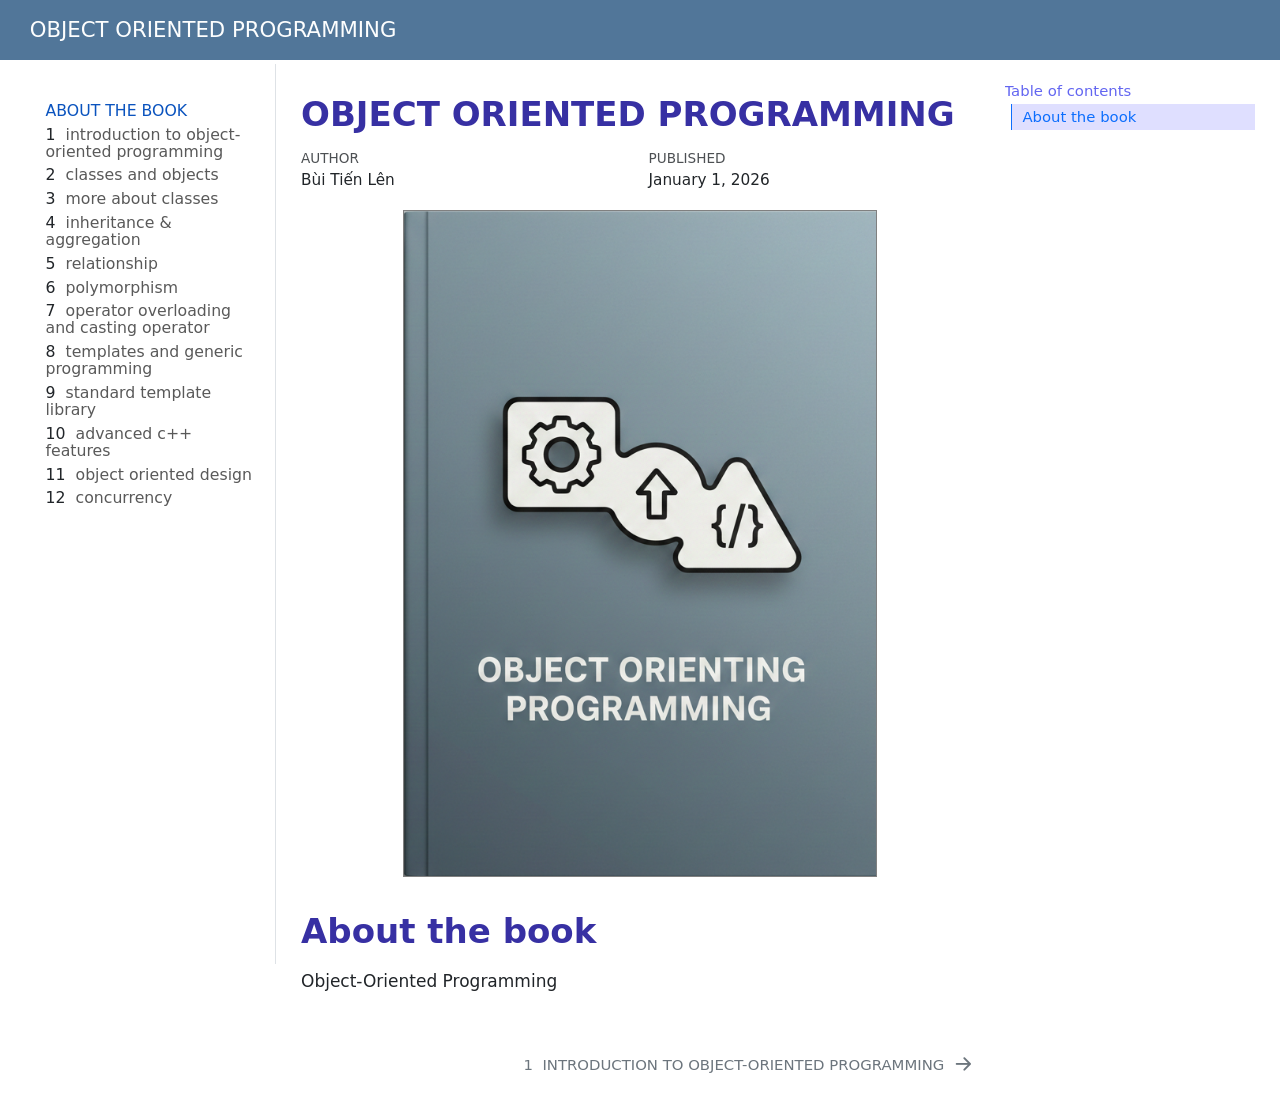
==== index.html @ e11481b6 "1st commit" ====
<!DOCTYPE html>
<html xmlns="http://www.w3.org/1999/xhtml" lang="en" xml:lang="en"><head>

<meta charset="utf-8">
<meta name="generator" content="quarto-1.9.37">

<meta name="viewport" content="width=device-width, initial-scale=1.0, user-scalable=yes">

<meta name="author" content="Bùi Tiến Lên">
<meta name="dcterms.date" content="2026-01-01">

<title>OBJECT ORIENTED PROGRAMMING</title>
<style>
/* Default styles provided by pandoc.
** See https://pandoc.org/MANUAL.html#variables-for-html for config info.
*/
code{white-space: pre-wrap;}
span.smallcaps{font-variant: small-caps;}
div.columns{display: flex; gap: min(4vw, 1.5em);}
div.column{flex: auto; overflow-x: auto;}
div.hanging-indent{margin-left: 1.5em; text-indent: -1.5em;}
ul.task-list{list-style: none;}
ul.task-list li input[type="checkbox"] {
  width: 0.8em;
  margin: 0 0.8em 0.2em -1em; /* quarto-specific, see https://github.com/quarto-dev/quarto-cli/issues/4556 */ 
  vertical-align: middle;
}
</style>


<script src="site_libs/quarto-nav/quarto-nav.js"></script>
<script src="site_libs/quarto-nav/headroom.min.js"></script>
<script src="site_libs/clipboard/clipboard.min.js"></script>
<script src="site_libs/quarto-search/autocomplete.umd.js"></script>
<script src="site_libs/quarto-search/fuse.min.js"></script>
<script src="site_libs/quarto-search/quarto-search.js"></script>
<meta name="quarto:offset" content="./">
<link href="./lect01-introduction.html" rel="next">
<script src="site_libs/quarto-html/quarto.js" type="module"></script>
<script src="site_libs/quarto-html/tabsets/tabsets.js" type="module"></script>
<script src="site_libs/quarto-html/popper.min.js"></script>
<script src="site_libs/quarto-html/tippy.umd.min.js"></script>
<script src="site_libs/quarto-html/anchor.min.js"></script>
<link href="site_libs/quarto-html/tippy.css" rel="stylesheet">
<link href="site_libs/quarto-html/quarto-syntax-highlighting-7f8f88aac4f3542376d5c11b86a4c14d.css" rel="stylesheet" id="quarto-text-highlighting-styles">
<script src="site_libs/bootstrap/bootstrap.min.js"></script>
<link href="site_libs/bootstrap/bootstrap-icons.css" rel="stylesheet">
<link href="site_libs/bootstrap/bootstrap-fa9e0952a64697c55f958ad13d4b0b73.min.css" rel="stylesheet" append-hash="true" id="quarto-bootstrap" data-mode="light">
<script id="quarto-search-options" type="application/json">{
  "location": "navbar",
  "copy-button": false,
  "collapse-after": 3,
  "panel-placement": "end",
  "type": "overlay",
  "limit": 50,
  "keyboard-shortcut": [
    "f",
    "/",
    "s"
  ],
  "show-item-context": false,
  "language": {
    "search-no-results-text": "No results",
    "search-matching-documents-text": "matching documents",
    "search-copy-link-title": "Copy link to search",
    "search-hide-matches-text": "Hide additional matches",
    "search-more-match-text": "more match in this document",
    "search-more-matches-text": "more matches in this document",
    "search-clear-button-title": "Clear",
    "search-text-placeholder": "",
    "search-detached-cancel-button-title": "Cancel",
    "search-submit-button-title": "Submit",
    "search-label": "Search"
  }
}</script>


<link rel="stylesheet" href="theme.css">
</head>

<body class="nav-sidebar floating nav-fixed quarto-light">

<div id="quarto-search-results"></div>
  <header id="quarto-header" class="headroom fixed-top">
    <nav class="navbar navbar-expand-lg " data-bs-theme="dark">
      <div class="navbar-container container-fluid">
      <div class="navbar-brand-container mx-auto">
    <a class="navbar-brand" href="./index.html">
    <span class="navbar-title">OBJECT ORIENTED PROGRAMMING</span>
    </a>
  </div>
        <div class="quarto-navbar-tools tools-end">
</div>
      </div> <!-- /container-fluid -->
    </nav>
  <nav class="quarto-secondary-nav">
    <div class="container-fluid d-flex">
      <button type="button" class="quarto-btn-toggle btn" data-bs-toggle="collapse" role="button" data-bs-target=".quarto-sidebar-collapse-item" aria-controls="quarto-sidebar" aria-expanded="false" aria-label="Toggle sidebar navigation" onclick="if (window.quartoToggleHeadroom) { window.quartoToggleHeadroom(); }">
        <i class="bi bi-layout-text-sidebar-reverse"></i>
      </button>
        <nav class="quarto-page-breadcrumbs" aria-label="breadcrumb"><ol class="breadcrumb"><li class="breadcrumb-item"><a href="./index.html">About the book</a></li></ol></nav>
        <a class="flex-grow-1" role="navigation" data-bs-toggle="collapse" data-bs-target=".quarto-sidebar-collapse-item" aria-controls="quarto-sidebar" aria-expanded="false" aria-label="Toggle sidebar navigation" onclick="if (window.quartoToggleHeadroom) { window.quartoToggleHeadroom(); }">      
        </a>
    </div>
  </nav>
</header>
<!-- content -->
<div id="quarto-content" class="quarto-container page-columns page-rows-contents page-layout-article page-navbar">
<!-- sidebar -->
  <nav id="quarto-sidebar" class="sidebar collapse collapse-horizontal quarto-sidebar-collapse-item sidebar-navigation floating overflow-auto">
    <div class="sidebar-menu-container"> 
    <ul class="list-unstyled mt-1">
        <li class="sidebar-item">
  <div class="sidebar-item-container"> 
  <a href="./index.html" class="sidebar-item-text sidebar-link active">
 <span class="menu-text">About the book</span></a>
  </div>
</li>
        <li class="sidebar-item">
  <div class="sidebar-item-container"> 
  <a href="./lect01-introduction.html" class="sidebar-item-text sidebar-link">
 <span class="menu-text"><span class="chapter-number">1</span>&nbsp; <span class="chapter-title">INTRODUCTION TO OBJECT-ORIENTED PROGRAMMING</span></span></a>
  </div>
</li>
        <li class="sidebar-item">
  <div class="sidebar-item-container"> 
  <a href="./lect02-class.html" class="sidebar-item-text sidebar-link">
 <span class="menu-text"><span class="chapter-number">2</span>&nbsp; <span class="chapter-title">CLASSES AND OBJECTS</span></span></a>
  </div>
</li>
        <li class="sidebar-item">
  <div class="sidebar-item-container"> 
  <a href="./lect02-class-2.html" class="sidebar-item-text sidebar-link">
 <span class="menu-text"><span class="chapter-number">3</span>&nbsp; <span class="chapter-title">MORE ABOUT CLASSES</span></span></a>
  </div>
</li>
        <li class="sidebar-item">
  <div class="sidebar-item-container"> 
  <a href="./lect03-inheritance.html" class="sidebar-item-text sidebar-link">
 <span class="menu-text"><span class="chapter-number">4</span>&nbsp; <span class="chapter-title">INHERITANCE &amp; AGGREGATION</span></span></a>
  </div>
</li>
        <li class="sidebar-item">
  <div class="sidebar-item-container"> 
  <a href="./lect03-relationship.html" class="sidebar-item-text sidebar-link">
 <span class="menu-text"><span class="chapter-number">5</span>&nbsp; <span class="chapter-title">RELATIONSHIP</span></span></a>
  </div>
</li>
        <li class="sidebar-item">
  <div class="sidebar-item-container"> 
  <a href="./lect04-polymorphism.html" class="sidebar-item-text sidebar-link">
 <span class="menu-text"><span class="chapter-number">6</span>&nbsp; <span class="chapter-title">POLYMORPHISM</span></span></a>
  </div>
</li>
        <li class="sidebar-item">
  <div class="sidebar-item-container"> 
  <a href="./lect05-operator.html" class="sidebar-item-text sidebar-link">
 <span class="menu-text"><span class="chapter-number">7</span>&nbsp; <span class="chapter-title">OPERATOR OVERLOADING AND CASTING OPERATOR</span></span></a>
  </div>
</li>
        <li class="sidebar-item">
  <div class="sidebar-item-container"> 
  <a href="./lect06-template.html" class="sidebar-item-text sidebar-link">
 <span class="menu-text"><span class="chapter-number">8</span>&nbsp; <span class="chapter-title">TEMPLATES AND GENERIC PROGRAMMING</span></span></a>
  </div>
</li>
        <li class="sidebar-item">
  <div class="sidebar-item-container"> 
  <a href="./lect07-stl.html" class="sidebar-item-text sidebar-link">
 <span class="menu-text"><span class="chapter-number">9</span>&nbsp; <span class="chapter-title">STANDARD TEMPLATE LIBRARY</span></span></a>
  </div>
</li>
        <li class="sidebar-item">
  <div class="sidebar-item-container"> 
  <a href="./lect08-advanced.html" class="sidebar-item-text sidebar-link">
 <span class="menu-text"><span class="chapter-number">10</span>&nbsp; <span class="chapter-title">ADVANCED C++ FEATURES</span></span></a>
  </div>
</li>
        <li class="sidebar-item">
  <div class="sidebar-item-container"> 
  <a href="./lect09-design.html" class="sidebar-item-text sidebar-link">
 <span class="menu-text"><span class="chapter-number">11</span>&nbsp; <span class="chapter-title">Object Oriented Design</span></span></a>
  </div>
</li>
        <li class="sidebar-item">
  <div class="sidebar-item-container"> 
  <a href="./lect10-concurrency.html" class="sidebar-item-text sidebar-link">
 <span class="menu-text"><span class="chapter-number">12</span>&nbsp; <span class="chapter-title">CONCURRENCY</span></span></a>
  </div>
</li>
    </ul>
    </div>
</nav>
<div id="quarto-sidebar-glass" class="quarto-sidebar-collapse-item" data-bs-toggle="collapse" data-bs-target=".quarto-sidebar-collapse-item"></div>
<!-- margin-sidebar -->
    <div id="quarto-margin-sidebar" class="sidebar margin-sidebar">
        <nav id="TOC" role="doc-toc" class="toc-active">
    <h2 id="toc-title">Table of contents</h2>
   
  <ul>
  <li><a href="#about-the-book" id="toc-about-the-book" class="nav-link active" data-scroll-target="#about-the-book">About the book</a></li>
  </ul>
</nav>
    </div>
<!-- main -->
<main class="content" id="quarto-document-content">

<header id="title-block-header" class="quarto-title-block default">
<div class="quarto-title">
<h1 class="title">OBJECT ORIENTED PROGRAMMING</h1>
</div>



<div class="quarto-title-meta">

    <div>
    <div class="quarto-title-meta-heading">Author</div>
    <div class="quarto-title-meta-contents">
             <p>Bùi Tiến Lên </p>
          </div>
  </div>
    
    <div>
    <div class="quarto-title-meta-heading">Published</div>
    <div class="quarto-title-meta-contents">
      <p class="date">January 1, 2026</p>
    </div>
  </div>
  
    
  </div>
  


</header>


<p></p><div style="text-align:center;"><img src="cover.png" alt="" width="70%"></div><p></p>
<section id="about-the-book" class="level1 unnumbered">
<h1 class="unnumbered">About the book</h1>
<p>Object-Oriented Programming</p>


</section>

</main> <!-- /main -->
<script id="quarto-html-after-body" type="application/javascript">
  window.document.addEventListener("DOMContentLoaded", function (event) {
    const icon = "";
    const anchorJS = new window.AnchorJS();
    anchorJS.options = {
      placement: 'right',
      icon: icon
    };
    anchorJS.add('.anchored');
    const isCodeAnnotation = (el) => {
      for (const clz of el.classList) {
        if (clz.startsWith('code-annotation-')) {                     
          return true;
        }
      }
      return false;
    }
    const onCopySuccess = function(e) {
      // button target
      const button = e.trigger;
      // don't keep focus
      button.blur();
      // flash "checked"
      button.classList.add('code-copy-button-checked');
      var currentTitle = button.getAttribute("title");
      button.setAttribute("title", "Copied!");
      let tooltip;
      if (window.bootstrap) {
        button.setAttribute("data-bs-toggle", "tooltip");
        button.setAttribute("data-bs-placement", "left");
        button.setAttribute("data-bs-title", "Copied!");
        tooltip = new bootstrap.Tooltip(button, 
          { trigger: "manual", 
            customClass: "code-copy-button-tooltip",
            offset: [0, -8]});
        tooltip.show();    
      }
      setTimeout(function() {
        if (tooltip) {
          tooltip.hide();
          button.removeAttribute("data-bs-title");
          button.removeAttribute("data-bs-toggle");
          button.removeAttribute("data-bs-placement");
        }
        button.setAttribute("title", currentTitle);
        button.classList.remove('code-copy-button-checked');
      }, 1000);
      // clear code selection
      e.clearSelection();
    }
    const getTextToCopy = function(trigger) {
      const outerScaffold = trigger.parentElement.cloneNode(true);
      const codeEl = outerScaffold.querySelector('code');
      for (const childEl of codeEl.children) {
        if (isCodeAnnotation(childEl)) {
          childEl.remove();
        }
      }
      return codeEl.innerText;
    }
    const clipboard = new window.ClipboardJS('.code-copy-button:not([data-in-quarto-modal])', {
      text: getTextToCopy
    });
    clipboard.on('success', onCopySuccess);
    if (window.document.getElementById('quarto-embedded-source-code-modal')) {
      const clipboardModal = new window.ClipboardJS('.code-copy-button[data-in-quarto-modal]', {
        text: getTextToCopy,
        container: window.document.getElementById('quarto-embedded-source-code-modal')
      });
      clipboardModal.on('success', onCopySuccess);
    }
      var localhostRegex = new RegExp(/^(?:http|https):\/\/localhost\:?[0-9]*\//);
      var mailtoRegex = new RegExp(/^mailto:/);
        var filterRegex = new RegExp('/' + window.location.host + '/');
      var isInternal = (href) => {
          return filterRegex.test(href) || localhostRegex.test(href) || mailtoRegex.test(href);
      }
      // Inspect non-navigation links and adorn them if external
     var links = window.document.querySelectorAll('a[href]:not(.nav-link):not(.navbar-brand):not(.toc-action):not(.sidebar-link):not(.sidebar-item-toggle):not(.pagination-link):not(.no-external):not([aria-hidden]):not(.dropdown-item):not(.quarto-navigation-tool):not(.about-link)');
      for (var i=0; i<links.length; i++) {
        const link = links[i];
        if (!isInternal(link.href)) {
          // undo the damage that might have been done by quarto-nav.js in the case of
          // links that we want to consider external
          if (link.dataset.originalHref !== undefined) {
            link.href = link.dataset.originalHref;
          }
        }
      }
    function tippyHover(el, contentFn, onTriggerFn, onUntriggerFn) {
      const config = {
        allowHTML: true,
        maxWidth: 500,
        delay: 100,
        arrow: false,
        appendTo: function(el) {
            return el.parentElement;
        },
        interactive: true,
        interactiveBorder: 10,
        theme: 'quarto',
        placement: 'bottom-start',
      };
      if (contentFn) {
        config.content = contentFn;
      }
      if (onTriggerFn) {
        config.onTrigger = onTriggerFn;
      }
      if (onUntriggerFn) {
        config.onUntrigger = onUntriggerFn;
      }
      window.tippy(el, config); 
    }
    const noterefs = window.document.querySelectorAll('a[role="doc-noteref"]');
    for (var i=0; i<noterefs.length; i++) {
      const ref = noterefs[i];
      tippyHover(ref, function() {
        // use id or data attribute instead here
        let href = ref.getAttribute('data-footnote-href') || ref.getAttribute('href');
        try { href = new URL(href).hash; } catch {}
        const id = href.replace(/^#\/?/, "");
        const note = window.document.getElementById(id);
        if (note) {
          return note.innerHTML;
        } else {
          return "";
        }
      });
    }
    const xrefs = window.document.querySelectorAll('a.quarto-xref');
    const processXRef = (id, note) => {
      // Strip column container classes
      const stripColumnClz = (el) => {
        el.classList.remove("page-full", "page-columns");
        if (el.children) {
          for (const child of el.children) {
            stripColumnClz(child);
          }
        }
      }
      stripColumnClz(note)
      if (id === null || id.startsWith('sec-')) {
        // Special case sections, only their first couple elements
        const container = document.createElement("div");
        if (note.children && note.children.length > 2) {
          container.appendChild(note.children[0].cloneNode(true));
          for (let i = 1; i < note.children.length; i++) {
            const child = note.children[i];
            if (child.tagName === "P" && child.innerText === "") {
              continue;
            } else {
              container.appendChild(child.cloneNode(true));
              break;
            }
          }
          if (window.Quarto?.typesetMath) {
            window.Quarto.typesetMath(container);
          }
          return container.innerHTML
        } else {
          if (window.Quarto?.typesetMath) {
            window.Quarto.typesetMath(note);
          }
          return note.innerHTML;
        }
      } else {
        // Remove any anchor links if they are present
        const anchorLink = note.querySelector('a.anchorjs-link');
        if (anchorLink) {
          anchorLink.remove();
        }
        if (window.Quarto?.typesetMath) {
          window.Quarto.typesetMath(note);
        }
        if (note.classList.contains("callout")) {
          return note.outerHTML;
        } else {
          return note.innerHTML;
        }
      }
    }
    for (var i=0; i<xrefs.length; i++) {
      const xref = xrefs[i];
      tippyHover(xref, undefined, function(instance) {
        instance.disable();
        let url = xref.getAttribute('href');
        let hash = undefined; 
        if (url.startsWith('#')) {
          hash = url;
        } else {
          try { hash = new URL(url).hash; } catch {}
        }
        if (hash) {
          const id = hash.replace(/^#\/?/, "");
          const note = window.document.getElementById(id);
          if (note !== null) {
            try {
              const html = processXRef(id, note.cloneNode(true));
              instance.setContent(html);
            } finally {
              instance.enable();
              instance.show();
            }
          } else {
            // See if we can fetch this
            fetch(url.split('#')[0])
            .then(res => res.text())
            .then(html => {
              const parser = new DOMParser();
              const htmlDoc = parser.parseFromString(html, "text/html");
              const note = htmlDoc.getElementById(id);
              if (note !== null) {
                const html = processXRef(id, note);
                instance.setContent(html);
              } 
            }).finally(() => {
              instance.enable();
              instance.show();
            });
          }
        } else {
          // See if we can fetch a full url (with no hash to target)
          // This is a special case and we should probably do some content thinning / targeting
          fetch(url)
          .then(res => res.text())
          .then(html => {
            const parser = new DOMParser();
            const htmlDoc = parser.parseFromString(html, "text/html");
            const note = htmlDoc.querySelector('main.content');
            if (note !== null) {
              // This should only happen for chapter cross references
              // (since there is no id in the URL)
              // remove the first header
              if (note.children.length > 0 && note.children[0].tagName === "HEADER") {
                note.children[0].remove();
              }
              const html = processXRef(null, note);
              instance.setContent(html);
            } 
          }).finally(() => {
            instance.enable();
            instance.show();
          });
        }
      }, function(instance) {
      });
    }
        let selectedAnnoteEl;
        const selectorForAnnotation = ( cell, annotation) => {
          let cellAttr = 'data-code-cell="' + cell + '"';
          let lineAttr = 'data-code-annotation="' +  annotation + '"';
          const selector = 'span[' + cellAttr + '][' + lineAttr + ']';
          return selector;
        }
        const selectCodeLines = (annoteEl) => {
          const doc = window.document;
          const targetCell = annoteEl.getAttribute("data-target-cell");
          const targetAnnotation = annoteEl.getAttribute("data-target-annotation");
          const annoteSpan = window.document.querySelector(selectorForAnnotation(targetCell, targetAnnotation));
          const lines = annoteSpan.getAttribute("data-code-lines").split(",");
          const lineIds = lines.map((line) => {
            return targetCell + "-" + line;
          })
          let top = null;
          let height = null;
          let parent = null;
          if (lineIds.length > 0) {
              //compute the position of the single el (top and bottom and make a div)
              const el = window.document.getElementById(lineIds[0]);
              top = el.offsetTop;
              height = el.offsetHeight;
              parent = el.parentElement.parentElement;
            if (lineIds.length > 1) {
              const lastEl = window.document.getElementById(lineIds[lineIds.length - 1]);
              const bottom = lastEl.offsetTop + lastEl.offsetHeight;
              height = bottom - top;
            }
            if (top !== null && height !== null && parent !== null) {
              // cook up a div (if necessary) and position it 
              let div = window.document.getElementById("code-annotation-line-highlight");
              if (div === null) {
                div = window.document.createElement("div");
                div.setAttribute("id", "code-annotation-line-highlight");
                div.style.position = 'absolute';
                parent.appendChild(div);
              }
              div.style.top = top - 2 + "px";
              div.style.height = height + 4 + "px";
              div.style.left = 0;
              let gutterDiv = window.document.getElementById("code-annotation-line-highlight-gutter");
              if (gutterDiv === null) {
                gutterDiv = window.document.createElement("div");
                gutterDiv.setAttribute("id", "code-annotation-line-highlight-gutter");
                gutterDiv.style.position = 'absolute';
                const codeCell = window.document.getElementById(targetCell);
                const gutter = codeCell.querySelector('.code-annotation-gutter');
                gutter.appendChild(gutterDiv);
              }
              gutterDiv.style.top = top - 2 + "px";
              gutterDiv.style.height = height + 4 + "px";
            }
            selectedAnnoteEl = annoteEl;
          }
        };
        const unselectCodeLines = () => {
          const elementsIds = ["code-annotation-line-highlight", "code-annotation-line-highlight-gutter"];
          elementsIds.forEach((elId) => {
            const div = window.document.getElementById(elId);
            if (div) {
              div.remove();
            }
          });
          selectedAnnoteEl = undefined;
        };
          // Handle positioning of the toggle
      window.addEventListener(
        "resize",
        throttle(() => {
          elRect = undefined;
          if (selectedAnnoteEl) {
            selectCodeLines(selectedAnnoteEl);
          }
        }, 10)
      );
      function throttle(fn, ms) {
      let throttle = false;
      let timer;
        return (...args) => {
          if(!throttle) { // first call gets through
              fn.apply(this, args);
              throttle = true;
          } else { // all the others get throttled
              if(timer) clearTimeout(timer); // cancel #2
              timer = setTimeout(() => {
                fn.apply(this, args);
                timer = throttle = false;
              }, ms);
          }
        };
      }
        // Attach click handler to the DT
        const annoteDls = window.document.querySelectorAll('dt[data-target-cell]');
        for (const annoteDlNode of annoteDls) {
          annoteDlNode.addEventListener('click', (event) => {
            const clickedEl = event.target;
            if (clickedEl !== selectedAnnoteEl) {
              unselectCodeLines();
              const activeEl = window.document.querySelector('dt[data-target-cell].code-annotation-active');
              if (activeEl) {
                activeEl.classList.remove('code-annotation-active');
              }
              selectCodeLines(clickedEl);
              clickedEl.classList.add('code-annotation-active');
            } else {
              // Unselect the line
              unselectCodeLines();
              clickedEl.classList.remove('code-annotation-active');
            }
          });
        }
    const findCites = (el) => {
      const parentEl = el.parentElement;
      if (parentEl) {
        const cites = parentEl.dataset.cites;
        if (cites) {
          return {
            el,
            cites: cites.split(' ')
          };
        } else {
          return findCites(el.parentElement)
        }
      } else {
        return undefined;
      }
    };
    var bibliorefs = window.document.querySelectorAll('a[role="doc-biblioref"]');
    for (var i=0; i<bibliorefs.length; i++) {
      const ref = bibliorefs[i];
      const citeInfo = findCites(ref);
      if (citeInfo) {
        tippyHover(citeInfo.el, function() {
          var popup = window.document.createElement('div');
          citeInfo.cites.forEach(function(cite) {
            var citeDiv = window.document.createElement('div');
            citeDiv.classList.add('hanging-indent');
            citeDiv.classList.add('csl-entry');
            var biblioDiv = window.document.getElementById('ref-' + cite);
            if (biblioDiv) {
              citeDiv.innerHTML = biblioDiv.innerHTML;
            }
            popup.appendChild(citeDiv);
          });
          return popup.innerHTML;
        });
      }
    }
  });
  </script>
<nav class="page-navigation">
  <div class="nav-page nav-page-previous">
  </div>
  <div class="nav-page nav-page-next">
      <a href="./lect01-introduction.html" class="pagination-link" aria-label="INTRODUCTION TO OBJECT-ORIENTED PROGRAMMING">
        <span class="nav-page-text"><span class="chapter-number">1</span>&nbsp; <span class="chapter-title">INTRODUCTION TO OBJECT-ORIENTED PROGRAMMING</span></span> <i class="bi bi-arrow-right-short"></i>
      </a>
  </div>
</nav>
</div> <!-- /content -->




</body></html>
---- site_libs/quarto-html/tippy.css ----
.tippy-box[data-animation=fade][data-state=hidden]{opacity:0}[data-tippy-root]{max-width:calc(100vw - 10px)}.tippy-box{position:relative;background-color:#333;color:#fff;border-radius:4px;font-size:14px;line-height:1.4;white-space:normal;outline:0;transition-property:transform,visibility,opacity}.tippy-box[data-placement^=top]>.tippy-arrow{bottom:0}.tippy-box[data-placement^=top]>.tippy-arrow:before{bottom:-7px;left:0;border-width:8px 8px 0;border-top-color:initial;transform-origin:center top}.tippy-box[data-placement^=bottom]>.tippy-arrow{top:0}.tippy-box[data-placement^=bottom]>.tippy-arrow:before{top:-7px;left:0;border-width:0 8px 8px;border-bottom-color:initial;transform-origin:center bottom}.tippy-box[data-placement^=left]>.tippy-arrow{right:0}.tippy-box[data-placement^=left]>.tippy-arrow:before{border-width:8px 0 8px 8px;border-left-color:initial;right:-7px;transform-origin:center left}.tippy-box[data-placement^=right]>.tippy-arrow{left:0}.tippy-box[data-placement^=right]>.tippy-arrow:before{left:-7px;border-width:8px 8px 8px 0;border-right-color:initial;transform-origin:center right}.tippy-box[data-inertia][data-state=visible]{transition-timing-function:cubic-bezier(.54,1.5,.38,1.11)}.tippy-arrow{width:16px;height:16px;color:#333}.tippy-arrow:before{content:"";position:absolute;border-color:transparent;border-style:solid}.tippy-content{position:relative;padding:5px 9px;z-index:1}
---- site_libs/quarto-html/quarto-syntax-highlighting-7f8f88aac4f3542376d5c11b86a4c14d.css ----
/* quarto syntax highlight colors */
:root {
  --quarto-hl-ot-color: #003B4F;
  --quarto-hl-at-color: #657422;
  --quarto-hl-ss-color: #20794D;
  --quarto-hl-an-color: #5E5E5E;
  --quarto-hl-fu-color: #4758AB;
  --quarto-hl-st-color: #20794D;
  --quarto-hl-cf-color: #003B4F;
  --quarto-hl-op-color: #5E5E5E;
  --quarto-hl-er-color: #AD0000;
  --quarto-hl-bn-color: #AD0000;
  --quarto-hl-al-color: #AD0000;
  --quarto-hl-va-color: #111111;
  --quarto-hl-bu-color: inherit;
  --quarto-hl-ex-color: inherit;
  --quarto-hl-pp-color: #AD0000;
  --quarto-hl-in-color: #5E5E5E;
  --quarto-hl-vs-color: #20794D;
  --quarto-hl-wa-color: #5E5E5E;
  --quarto-hl-do-color: #5E5E5E;
  --quarto-hl-im-color: #00769E;
  --quarto-hl-ch-color: #20794D;
  --quarto-hl-dt-color: #AD0000;
  --quarto-hl-fl-color: #AD0000;
  --quarto-hl-co-color: #5E5E5E;
  --quarto-hl-cv-color: #5E5E5E;
  --quarto-hl-cn-color: #8f5902;
  --quarto-hl-sc-color: #5E5E5E;
  --quarto-hl-dv-color: #AD0000;
  --quarto-hl-kw-color: #003B4F;
}

/* other quarto variables */
:root {
  --quarto-font-monospace: SFMono-Regular, Menlo, Monaco, Consolas, "Liberation Mono", "Courier New", monospace;
}

/* syntax highlight based on Pandoc's rules */
pre > code.sourceCode > span {
  color: #003B4F;
}

code.sourceCode > span {
  color: #003B4F;
}

div.sourceCode,
div.sourceCode pre.sourceCode {
  color: #003B4F;
}

/* Normal */
code span {
  color: #003B4F;
}

/* Alert */
code span.al {
  color: #AD0000;
  font-style: inherit;
}

/* Annotation */
code span.an {
  color: #5E5E5E;
  font-style: inherit;
}

/* Attribute */
code span.at {
  color: #657422;
  font-style: inherit;
}

/* BaseN */
code span.bn {
  color: #AD0000;
  font-style: inherit;
}

/* BuiltIn */
code span.bu {
  font-style: inherit;
}

/* ControlFlow */
code span.cf {
  color: #003B4F;
  font-weight: bold;
  font-style: inherit;
}

/* Char */
code span.ch {
  color: #20794D;
  font-style: inherit;
}

/* Constant */
code span.cn {
  color: #8f5902;
  font-style: inherit;
}

/* Comment */
code span.co {
  color: #5E5E5E;
  font-style: inherit;
}

/* CommentVar */
code span.cv {
  color: #5E5E5E;
  font-style: italic;
}

/* Documentation */
code span.do {
  color: #5E5E5E;
  font-style: italic;
}

/* DataType */
code span.dt {
  color: #AD0000;
  font-style: inherit;
}

/* DecVal */
code span.dv {
  color: #AD0000;
  font-style: inherit;
}

/* Error */
code span.er {
  color: #AD0000;
  font-style: inherit;
}

/* Extension */
code span.ex {
  font-style: inherit;
}

/* Float */
code span.fl {
  color: #AD0000;
  font-style: inherit;
}

/* Function */
code span.fu {
  color: #4758AB;
  font-style: inherit;
}

/* Import */
code span.im {
  color: #00769E;
  font-style: inherit;
}

/* Information */
code span.in {
  color: #5E5E5E;
  font-style: inherit;
}

/* Keyword */
code span.kw {
  color: #003B4F;
  font-weight: bold;
  font-style: inherit;
}

/* Operator */
code span.op {
  color: #5E5E5E;
  font-style: inherit;
}

/* Other */
code span.ot {
  color: #003B4F;
  font-style: inherit;
}

/* Preprocessor */
code span.pp {
  color: #AD0000;
  font-style: inherit;
}

/* SpecialChar */
code span.sc {
  color: #5E5E5E;
  font-style: inherit;
}

/* SpecialString */
code span.ss {
  color: #20794D;
  font-style: inherit;
}

/* String */
code span.st {
  color: #20794D;
  font-style: inherit;
}

/* Variable */
code span.va {
  color: #111111;
  font-style: inherit;
}

/* VerbatimString */
code span.vs {
  color: #20794D;
  font-style: inherit;
}

/* Warning */
code span.wa {
  color: #5E5E5E;
  font-style: italic;
}

.prevent-inlining {
  content: "</";
}

/*# sourceMappingURL=789ad8cd35626ba772517505b42a116e.css.map */
---- theme.css ----
@import url('https://fonts.googleapis.com/css2?family=Be+Vietnam+Pro:wght@400;600&display=swap');

h1 {
    color: #3730a3;
    /* indigo đậm */
}

h2 {
    color: #6366f1;
    /* indigo sáng */
}

h3 {
    color: #a5b4fc;
    /* tím nhạt */
}

.tcolorbox,
.block,
.definition,
.theorem,
.algorithm {
    border: 1px solid burlywood;
    background-color: beige;
    border-radius: 10px;
    box-shadow: 2px 2px 2px 1px #a79c9c;
    padding: 5px;
    margin: 5px;
}

.example,
.proof {
    border: 1px solid burlywood;
    background-color: rgb(223, 225, 255);
    border-radius: 10px;
    box-shadow: 2px 2px 2px 1px #a79c9c;
    padding: 5px;
    margin: 5px;
}

pre.sourceCode code>span {
    display: inline-block;
    /* make spans respect width */
    width: 100%;
    /* expand to full line */
}

pre.text,
pre.texti {
    background: #f5f5f5;
    border-left: 2px solid #4287f5;
    padding: 10px;
}

textarea {
    display: block;
    background: #ffff0020;
    font-size: 0.8em;
    font-family: system-ui, 'Courier New', Courier, monospace;
    /* font-family: "Gill Sans", sans-serif; */
    margin: 10px 10px;
    border: 1px black;
    width: 96%;
    height: 200px;
    overflow-y: scroll;
}

/* Style for top-level TOC items */
.sidebar nav[role="doc-toc"] ul>li>a {
    color: #000000FF;
}

/* Style for second-level TOC items */
.sidebar nav[role="doc-toc"] ul>li>ul>li>a {
    color: #00000080;
}

/* Style for third-level TOC items */
.sidebar nav[role="doc-toc"] ul>li>ul>li>ul>li>a {
    color: #00000040;
}

.sidebar nav[role="doc-toc"] ul>li>a.active {
    background-color: #0000FF20;
}

img {
    border: 1px solid gray;
    transition: border 0.1s ease;
    /* Smooth transition */
}

table {
    width: 100%;
    border-collapse: collapse;
    margin: 20px 0;
    font-family: Arial, sans-serif;
    border-radius: 10px;
    overflow: hidden;
    box-shadow: 0 4px 8px rgba(0, 0, 0, 0.1);
}

th,
td {
    padding: 12px;
    text-align: left;
    border: 1px solid #ddd;
}

th {
    background-color: #4CAF50;
    color: white;
}

tbody tr:nth-child(odd) {
    background-color: #f9f9f9;
}

tbody tr:nth-child(even) {
    background-color: #ffffff;
}

tbody tr:hover {
    background-color: #f1f1f1;
    cursor: pointer;
}

.edit-btn {
    background-color: #4CAF50;
    color: white;
    border: none;
    padding: 8px 12px;
    border-radius: 4px;
    cursor: pointer;
}

.edit-btn:hover {
    background-color: #45a049;
}

/* Hide numbers only for <ol> with class="no-numbers" */
.no-numbers ol {
    list-style-type: none;
    /* remove numbering */
    padding-left: 12px;
    /* optional: align with text */
}

div.sidebar-menu-container span.menu-text {
    text-transform: uppercase;
}

div.sidebar-menu-container span.chapter-title {
    text-transform: lowercase;
}

.circle-auto {
  display: inline-flex;
  align-items: center;
  justify-content: center;

  padding: 0.4em;
  border: 2px solid black;
  border-radius: 50%;
  line-height: 1;
}
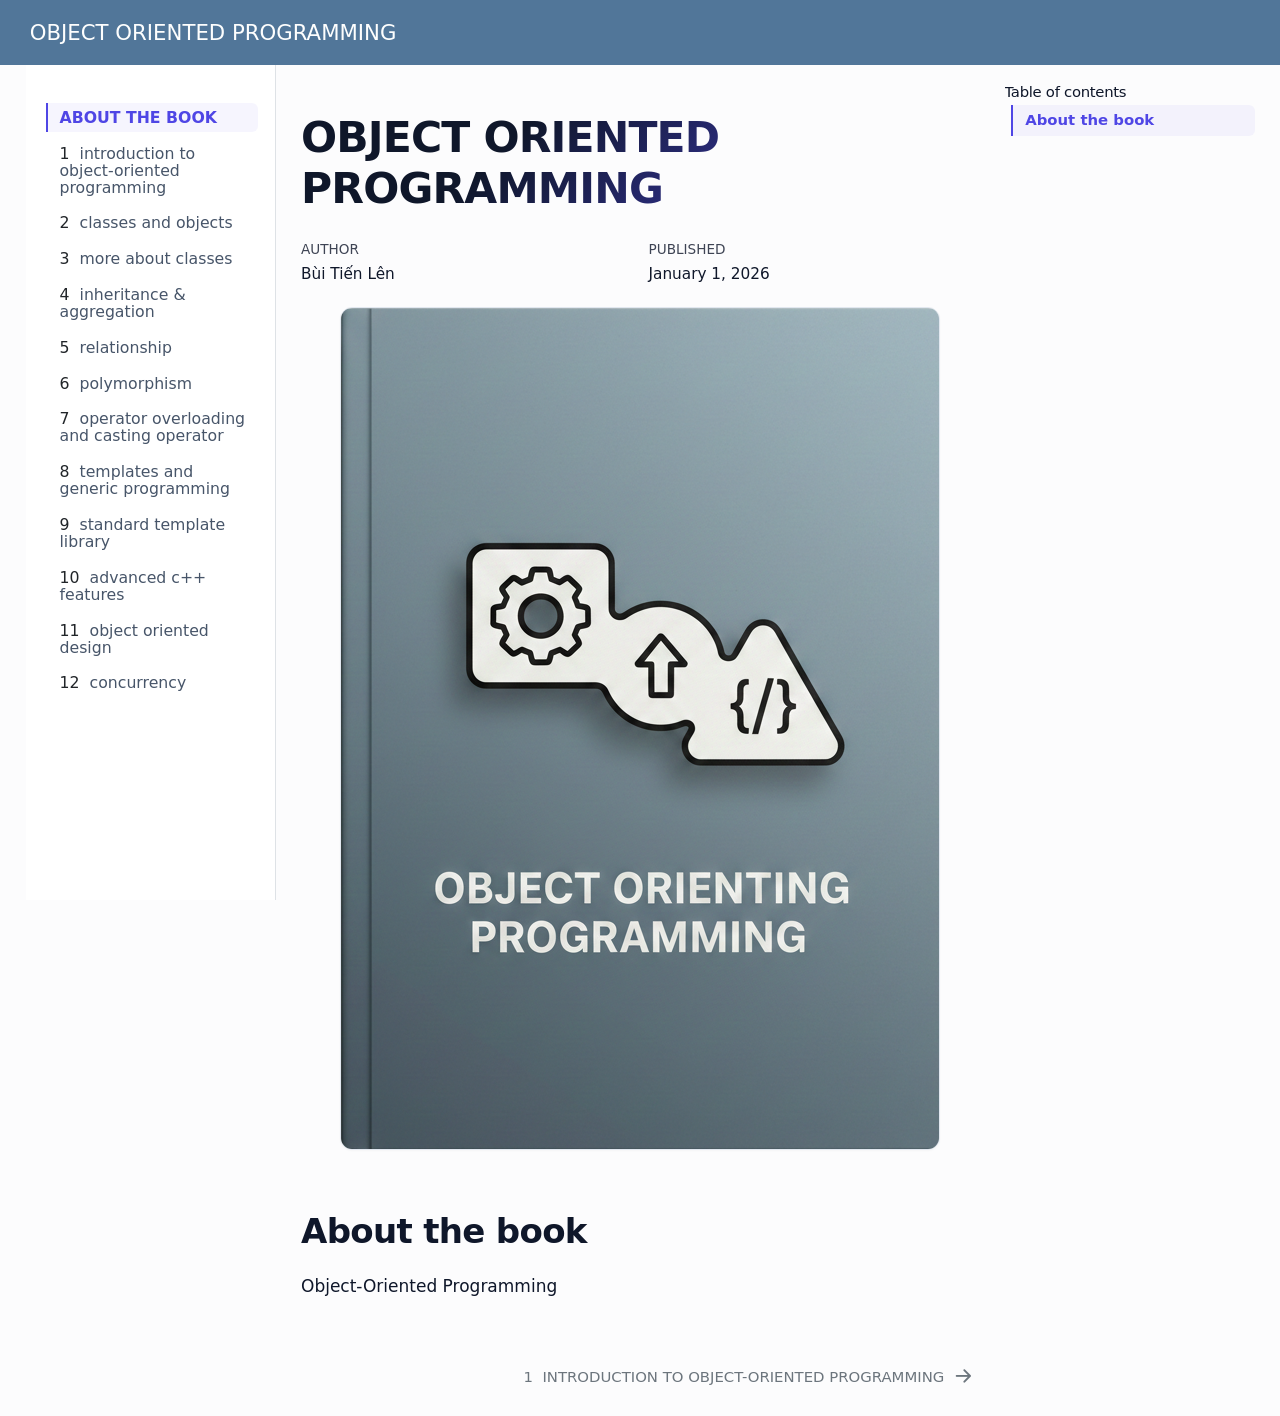
==== commit 27c49d90: "3rd commit" ====
--- a/index.html
+++ b/index.html
@@ -2,7 +2,7 @@
 <html xmlns="http://www.w3.org/1999/xhtml" lang="en" xml:lang="en"><head>
 
 <meta charset="utf-8">
-<meta name="generator" content="quarto-1.9.37">
+<meta name="generator" content="quarto-1.10.18">
 
 <meta name="viewport" content="width=device-width, initial-scale=1.0, user-scalable=yes">
 
@@ -14,10 +14,13 @@
 /* Default styles provided by pandoc.
 ** See https://pandoc.org/MANUAL.html#variables-for-html for config info.
 */
-code{white-space: pre-wrap;}
 span.smallcaps{font-variant: small-caps;}
-div.columns{display: flex; gap: min(4vw, 1.5em);}
-div.column{flex: auto; overflow-x: auto;}
+div.columns{display: flex; gap: 1.5em;}
+div.column{flex: auto;}
+@media screen {
+div.columns{gap: min(4vw, 1.5em);}
+div.column{overflow-x: auto;}
+}
 div.hanging-indent{margin-left: 1.5em; text-indent: -1.5em;}
 ul.task-list{list-style: none;}
 ul.task-list li input[type="checkbox"] {
@@ -42,10 +45,10 @@
 <script src="site_libs/quarto-html/tippy.umd.min.js"></script>
 <script src="site_libs/quarto-html/anchor.min.js"></script>
 <link href="site_libs/quarto-html/tippy.css" rel="stylesheet">
-<link href="site_libs/quarto-html/quarto-syntax-highlighting-7f8f88aac4f3542376d5c11b86a4c14d.css" rel="stylesheet" id="quarto-text-highlighting-styles">
+<link href="site_libs/quarto-html/quarto-syntax-highlighting-64a204ab8560d761af7679ceaba22944.css" rel="stylesheet" id="quarto-text-highlighting-styles">
 <script src="site_libs/bootstrap/bootstrap.min.js"></script>
 <link href="site_libs/bootstrap/bootstrap-icons.css" rel="stylesheet">
-<link href="site_libs/bootstrap/bootstrap-fa9e0952a64697c55f958ad13d4b0b73.min.css" rel="stylesheet" append-hash="true" id="quarto-bootstrap" data-mode="light">
+<link href="site_libs/bootstrap/bootstrap-3e5f0145640a6fc0772bb9b0cfbf312e.min.css" rel="stylesheet" append-hash="true" id="quarto-bootstrap" data-mode="light">
 <script id="quarto-search-options" type="application/json">{
   "location": "navbar",
   "copy-button": false,
@@ -236,7 +239,7 @@
 </header>
 
 
-<p></p><div style="text-align:center;"><img src="cover.png" alt="" width="70%"></div><p></p>
+<p><img src="cover.png" class="img-fluid"></p>
 <section id="about-the-book" class="level1 unnumbered">
 <h1 class="unnumbered">About the book</h1>
 <p>Object-Oriented Programming</p>
--- a/site_libs/quarto-html/quarto-syntax-highlighting-64a204ab8560d761af7679ceaba22944.css
+++ b/site_libs/quarto-html/quarto-syntax-highlighting-64a204ab8560d761af7679ceaba22944.css
@@ -0,0 +1,236 @@
+/* quarto syntax highlight colors */
+:root {
+  --quarto-hl-ot-color: #003B4F;
+  --quarto-hl-at-color: #657422;
+  --quarto-hl-ss-color: #20794D;
+  --quarto-hl-an-color: #5E5E5E;
+  --quarto-hl-fu-color: #4758AB;
+  --quarto-hl-st-color: #20794D;
+  --quarto-hl-cf-color: #003B4F;
+  --quarto-hl-op-color: #5E5E5E;
+  --quarto-hl-er-color: #AD0000;
+  --quarto-hl-bn-color: #AD0000;
+  --quarto-hl-al-color: #AD0000;
+  --quarto-hl-va-color: #111111;
+  --quarto-hl-bu-color: inherit;
+  --quarto-hl-ex-color: inherit;
+  --quarto-hl-pp-color: #AD0000;
+  --quarto-hl-in-color: #5E5E5E;
+  --quarto-hl-vs-color: #20794D;
+  --quarto-hl-wa-color: #5E5E5E;
+  --quarto-hl-do-color: #5E5E5E;
+  --quarto-hl-im-color: #00769E;
+  --quarto-hl-ch-color: #20794D;
+  --quarto-hl-dt-color: #AD0000;
+  --quarto-hl-fl-color: #AD0000;
+  --quarto-hl-co-color: #5E5E5E;
+  --quarto-hl-cv-color: #5E5E5E;
+  --quarto-hl-cn-color: #8f5902;
+  --quarto-hl-sc-color: #5E5E5E;
+  --quarto-hl-dv-color: #AD0000;
+  --quarto-hl-kw-color: #003B4F;
+}
+
+/* other quarto variables */
+:root {
+  --quarto-font-monospace: SFMono-Regular, Menlo, Monaco, Consolas, "Liberation Mono", "Courier New", monospace;
+}
+
+/* syntax highlight based on Pandoc's rules */
+pre > code.sourceCode > span {
+  color: #003B4F;
+}
+
+code.sourceCode > span {
+  color: #003B4F;
+}
+
+div.sourceCode,
+div.sourceCode pre.sourceCode {
+  color: #003B4F;
+}
+
+/* Normal */
+code span {
+  color: #003B4F;
+}
+
+/* Alert */
+code span.al {
+  color: #AD0000;
+  font-style: inherit;
+}
+
+/* Annotation */
+code span.an {
+  color: #5E5E5E;
+  font-style: inherit;
+}
+
+/* Attribute */
+code span.at {
+  color: #657422;
+  font-style: inherit;
+}
+
+/* BaseN */
+code span.bn {
+  color: #AD0000;
+  font-style: inherit;
+}
+
+/* BuiltIn */
+code span.bu {
+  font-style: inherit;
+}
+
+/* ControlFlow */
+code span.cf {
+  color: #003B4F;
+  font-weight: bold;
+  font-style: inherit;
+}
+
+/* Char */
+code span.ch {
+  color: #20794D;
+  font-style: inherit;
+}
+
+/* Constant */
+code span.cn {
+  color: #8f5902;
+  font-style: inherit;
+}
+
+/* Comment */
+code span.co {
+  color: #5E5E5E;
+  font-style: inherit;
+}
+
+/* CommentVar */
+code span.cv {
+  color: #5E5E5E;
+  font-style: italic;
+}
+
+/* Documentation */
+code span.do {
+  color: #5E5E5E;
+  font-style: italic;
+}
+
+/* DataType */
+code span.dt {
+  color: #AD0000;
+  font-style: inherit;
+}
+
+/* DecVal */
+code span.dv {
+  color: #AD0000;
+  font-style: inherit;
+}
+
+/* Error */
+code span.er {
+  color: #AD0000;
+  font-style: inherit;
+}
+
+/* Extension */
+code span.ex {
+  font-style: inherit;
+}
+
+/* Float */
+code span.fl {
+  color: #AD0000;
+  font-style: inherit;
+}
+
+/* Function */
+code span.fu {
+  color: #4758AB;
+  font-style: inherit;
+}
+
+/* Import */
+code span.im {
+  color: #00769E;
+  font-style: inherit;
+}
+
+/* Information */
+code span.in {
+  color: #5E5E5E;
+  font-style: inherit;
+}
+
+/* Keyword */
+code span.kw {
+  color: #003B4F;
+  font-weight: bold;
+  font-style: inherit;
+}
+
+/* Operator */
+code span.op {
+  color: #5E5E5E;
+  font-style: inherit;
+}
+
+/* Other */
+code span.ot {
+  color: #003B4F;
+  font-style: inherit;
+}
+
+/* Preprocessor */
+code span.pp {
+  color: #AD0000;
+  font-style: inherit;
+}
+
+/* SpecialChar */
+code span.sc {
+  color: #5E5E5E;
+  font-style: inherit;
+}
+
+/* SpecialString */
+code span.ss {
+  color: #20794D;
+  font-style: inherit;
+}
+
+/* String */
+code span.st {
+  color: #20794D;
+  font-style: inherit;
+}
+
+/* Variable */
+code span.va {
+  color: #111111;
+  font-style: inherit;
+}
+
+/* VerbatimString */
+code span.vs {
+  color: #20794D;
+  font-style: inherit;
+}
+
+/* Warning */
+code span.wa {
+  color: #5E5E5E;
+  font-style: italic;
+}
+
+.prevent-inlining {
+  content: "</";
+}
+
+/*# sourceMappingURL=9d8d5bb603a83b8298b89080a598c93b.css.map */
--- a/theme.css
+++ b/theme.css
@@ -1,151 +1,307 @@
-@import url('https://fonts.googleapis.com/css2?family=Be+Vietnam+Pro:wght@400;600&display=swap');
-
-h1 {
-    color: #3730a3;
-    /* indigo đậm */
-}
-
-h2 {
-    color: #6366f1;
-    /* indigo sáng */
-}
-
-h3 {
-    color: #a5b4fc;
-    /* tím nhạt */
-}
-
-.tcolorbox,
-.block,
+:root {
+    /* Light Theme Colors (Clean Off-White & Soft Indigo/Teal Accent) */
+    --bg-primary: #fcfcfd;
+    --bg-secondary: #f8fafc;
+    --bg-sidebar: #f8fafc;
+    --text-primary: #0f172a;
+    --text-secondary: #475569;
+    --accent: #4f46e5;
+    --accent-hover: #4338ca;
+    --accent-rgb: 79, 70, 229;
+    --border-color: #e2e8f0;
+    
+    /* Callout & Theorem Box Colors */
+    --callout-note-bg: rgba(59, 130, 246, 0.07);
+    --callout-note-border: #3b82f6;
+    --callout-warning-bg: rgba(245, 158, 11, 0.07);
+    --callout-warning-border: #f59e0b;
+    --callout-important-bg: rgba(239, 68, 68, 0.07);
+    --callout-important-border: #ef4444;
+    --callout-tip-bg: rgba(16, 185, 129, 0.07);
+    --callout-tip-border: #10b981;
+    --callout-caution-bg: rgba(139, 92, 246, 0.07);
+    --callout-caution-border: #8b5cf6;
+
+    /* Shadows & Effects */
+    --shadow-sm: 0 1px 2px 0 rgba(0, 0, 0, 0.03);
+    --shadow-md: 0 4px 12px -2px rgba(0, 0, 0, 0.05), 0 2px 6px -1px rgba(0, 0, 0, 0.03);
+    --shadow-lg: 0 12px 24px -4px rgba(0, 0, 0, 0.06), 0 4px 12px -2px rgba(0, 0, 0, 0.03);
+
+    /* Cozy Slate Light Code Blocks (Light Mode) */
+    --code-bg: #f8fafc;
+    --code-text: #1e293b;
+    --code-line-hover: rgba(79, 70, 229, 0.06);
+}
+
+/* Dark Theme Adjustments if the document uses quarto-dark mode */
+body.quarto-dark {
+    --bg-primary: #0f172a;
+    --bg-secondary: #1e293b;
+    --bg-sidebar: #0b0f19;
+    --text-primary: #f8fafc;
+    --text-secondary: #cbd5e1;
+    --accent: #818cf8;
+    --accent-hover: #6366f1;
+    --accent-rgb: 129, 140, 248;
+    --border-color: #334155;
+    
+    --callout-note-bg: rgba(59, 130, 246, 0.15);
+    --callout-warning-bg: rgba(245, 158, 11, 0.15);
+    --callout-important-bg: rgba(239, 68, 68, 0.15);
+    --callout-tip-bg: rgba(16, 185, 129, 0.15);
+    --callout-caution-bg: rgba(139, 92, 246, 0.15);
+
+    --shadow-sm: 0 1px 2px 0 rgba(0, 0, 0, 0.5);
+    --shadow-md: 0 4px 12px -2px rgba(0, 0, 0, 0.4), 0 2px 6px -1px rgba(0, 0, 0, 0.3);
+    --shadow-lg: 0 12px 24px -4px rgba(0, 0, 0, 0.5), 0 4px 12px -2px rgba(0, 0, 0, 0.4);
+
+    /* Premium Dark Code Blocks (Dark Mode) */
+    --code-bg: #0d1117;
+    --code-text: #c9d1d9;
+    --code-line-hover: rgba(99, 102, 241, 0.15);
+}
+
+/* ==========================================================================
+   Typography Resets & Base Styles
+   ========================================================================== */
+
+body {
+    background-color: var(--bg-primary);
+    color: var(--text-primary);
+    line-height: 1.75;
+}
+
+h1, h2, h3, h4, h5, h6 {
+    color: var(--text-primary);
+    font-weight: 700;
+    letter-spacing: -0.02em;
+    margin-top: 1.8em;
+    margin-bottom: 0.6em;
+}
+
+h1.title {
+    font-size: 2.5rem;
+    line-height: 1.2;
+    margin-top: 1rem;
+    font-weight: 800;
+    background: linear-gradient(135deg, var(--text-primary) 30%, var(--accent) 100%);
+    -webkit-background-clip: text;
+    -webkit-text-fill-color: transparent;
+    padding-bottom: 10px;
+}
+
+/* ==========================================================================
+   Callouts & Custom Message Boxes
+   ========================================================================== */
+.tcolorbox, .block {
+    border: none;
+    border-left: 4px solid #d97706;
+    background-color: var(--callout-warning-bg);
+    box-shadow: var(--shadow-sm);
+    border-radius: 10px;
+    padding: 18px;
+    margin: 24px 0;
+    transition: transform 0.2s ease, box-shadow 0.2s ease;
+}
+
+.theorem,
 .definition,
-.theorem,
-.algorithm {
-    border: 1px solid burlywood;
-    background-color: beige;
+.example,
+.note,
+.tsidebar,
+.tcallout,
+.tannotation {
+    border: none;
+    border-left: 4px solid var(--accent);
+    background-color: var(--callout-note-bg);
+    box-shadow: var(--shadow-sm);
     border-radius: 10px;
-    box-shadow: 2px 2px 2px 1px #a79c9c;
-    padding: 5px;
-    margin: 5px;
-}
-
-.example,
-.proof {
-    border: 1px solid burlywood;
-    background-color: rgb(223, 225, 255);
-    border-radius: 10px;
-    box-shadow: 2px 2px 2px 1px #a79c9c;
-    padding: 5px;
-    margin: 5px;
-}
-
-pre.sourceCode code>span {
-    display: inline-block;
-    /* make spans respect width */
-    width: 100%;
-    /* expand to full line */
-}
-
-pre.text,
-pre.texti {
-    background: #f5f5f5;
-    border-left: 2px solid #4287f5;
-    padding: 10px;
-}
-
-textarea {
-    display: block;
-    background: #ffff0020;
-    font-size: 0.8em;
-    font-family: system-ui, 'Courier New', Courier, monospace;
-    /* font-family: "Gill Sans", sans-serif; */
-    margin: 10px 10px;
-    border: 1px black;
-    width: 96%;
-    height: 200px;
-    overflow-y: scroll;
-}
-
-/* Style for top-level TOC items */
+    padding: 18px;
+    margin: 24px 0;
+    transition: transform 0.2s ease, box-shadow 0.2s ease;
+}
+
+.theorem:hover,
+.definition:hover,
+.example:hover,
+.note:hover,
+.tcolorbox:hover {
+    box-shadow: var(--shadow-md);
+    transform: translateY(-1px);
+}
+
+/* Native Quarto Callouts (Note, Warning, Caution, Tip, Important) */
+.callout.callout-style-default {
+    border: none !important;
+    border-radius: 10px !important;
+    box-shadow: var(--shadow-sm) !important;
+    padding: 18px !important;
+    margin: 28px 0 !important;
+    transition: transform 0.2s ease, box-shadow 0.2s ease;
+}
+
+.callout.callout-style-default:hover {
+    box-shadow: var(--shadow-md) !important;
+}
+
+.callout-note.callout-style-default {
+    border-left: 4px solid var(--callout-note-border) !important;
+    background-color: var(--callout-note-bg) !important;
+}
+
+.callout-warning.callout-style-default {
+    border-left: 4px solid var(--callout-warning-border) !important;
+    background-color: var(--callout-warning-bg) !important;
+}
+
+.callout-important.callout-style-default {
+    border-left: 4px solid var(--callout-important-border) !important;
+    background-color: var(--callout-important-bg) !important;
+}
+
+.callout-tip.callout-style-default {
+    border-left: 4px solid var(--callout-tip-border) !important;
+    background-color: var(--callout-tip-bg) !important;
+}
+
+.callout-caution.callout-style-default {
+    border-left: 4px solid var(--callout-caution-border) !important;
+    background-color: var(--callout-caution-bg) !important;
+}
+
+.callout-header {
+    margin-bottom: 8px;
+    font-weight: 600 !important;
+    color: var(--text-primary) !important;
+}
+
+.callout-title {
+    font-weight: 600 !important;
+    font-size: 0.95rem;
+}
+
+.callout-icon-container {
+    margin-right: 10px;
+}
+
+/* ==========================================================================
+   Code Blocks & Syntax Highlighting
+   ========================================================================== */
+div.sourceCode {
+    background-color: var(--code-bg) !important;
+    border: 1px solid var(--border-color) !important;
+    border-radius: 12px !important;
+    box-shadow: var(--shadow-md) !important;
+    margin: 28px 0 !important;
+    padding: 0 !important;
+    overflow: hidden !important;
+}
+
+pre.sourceCode {
+    background-color: transparent !important;
+    border: none !important;
+    box-shadow: none !important;
+    margin: 0 !important;
+    padding: 18px !important;
+    overflow-x: auto !important;
+}
+
+pre.sourceCode code {
+    font-family: var(--font-mono) !important;
+    font-size: 0.9rem !important;
+    color: var(--code-text) !important;
+    background: transparent !important;
+    padding: 0 !important;
+}
+
+/* Inline code tags */
+code:not(pre code) {
+    background-color: var(--bg-secondary) !important;
+    color: #db2777; /* Soft violet/pink for accent inline code */
+    font-family: var(--font-mono) !important;
+    font-size: 0.85em !important;
+    padding: 3px 7px !important;
+    border-radius: 6px !important;
+    border: 1px solid var(--border-color) !important;
+    white-space: nowrap;
+}
+
+body.quarto-dark code:not(pre code) {
+    color: #f472b6;
+    background-color: var(--bg-secondary) !important;
+}
+
+pre.text {
+    background: var(--bg-secondary) !important;
+    border-left: 3px solid var(--accent) !important;
+    border-radius: 0 8px 8px 0 !important;
+    padding: 14px 18px !important;
+    font-family: var(--font-mono) !important;
+    color: var(--text-primary) !important;
+    border-top: none;
+    border-right: none;
+    border-bottom: none;
+}
+
+/* ==========================================================================
+   Sidebar, Navigation & Table of Contents (TOC)
+   ========================================================================== */
+.sidebar nav[role="doc-toc"] ul>li>a,
+.sidebar-navigation a {
+    transition: all 0.2s cubic-bezier(0.4, 0, 0.2, 1);
+    border-left: 2px solid transparent;
+    padding: 6px 12px !important;
+    color: var(--text-secondary);
+}
+
+/* TOC levels styling */
 .sidebar nav[role="doc-toc"] ul>li>a {
-    color: #000000FF;
-}
-
-/* Style for second-level TOC items */
+    color: var(--text-primary);
+    font-weight: 500;
+}
+
 .sidebar nav[role="doc-toc"] ul>li>ul>li>a {
-    color: #00000080;
-}
-
-/* Style for third-level TOC items */
+    color: var(--text-secondary);
+    font-size: 0.9em;
+}
+
 .sidebar nav[role="doc-toc"] ul>li>ul>li>ul>li>a {
-    color: #00000040;
-}
-
-.sidebar nav[role="doc-toc"] ul>li>a.active {
-    background-color: #0000FF20;
-}
-
-img {
-    border: 1px solid gray;
-    transition: border 0.1s ease;
-    /* Smooth transition */
-}
-
-table {
-    width: 100%;
-    border-collapse: collapse;
-    margin: 20px 0;
-    font-family: Arial, sans-serif;
-    border-radius: 10px;
-    overflow: hidden;
-    box-shadow: 0 4px 8px rgba(0, 0, 0, 0.1);
-}
-
-th,
-td {
-    padding: 12px;
-    text-align: left;
-    border: 1px solid #ddd;
-}
-
-th {
-    background-color: #4CAF50;
-    color: white;
-}
-
-tbody tr:nth-child(odd) {
-    background-color: #f9f9f9;
-}
-
-tbody tr:nth-child(even) {
-    background-color: #ffffff;
-}
-
-tbody tr:hover {
-    background-color: #f1f1f1;
-    cursor: pointer;
-}
-
-.edit-btn {
-    background-color: #4CAF50;
-    color: white;
-    border: none;
-    padding: 8px 12px;
-    border-radius: 4px;
-    cursor: pointer;
-}
-
-.edit-btn:hover {
-    background-color: #45a049;
-}
-
-/* Hide numbers only for <ol> with class="no-numbers" */
-.no-numbers ol {
-    list-style-type: none;
-    /* remove numbering */
-    padding-left: 12px;
-    /* optional: align with text */
-}
-
+    color: var(--text-secondary);
+    opacity: 0.7;
+    font-size: 0.85em;
+}
+
+/* Active Indicator with soft background and left line */
+.sidebar nav[role="doc-toc"] ul li a.active,
+.sidebar-navigation .active,
+.sidebar-item-container a.active {
+    color: var(--accent) !important;
+    background-color: rgba(var(--accent-rgb), 0.05) !important;
+    border-left: 2px solid var(--accent) !important;
+    font-weight: 600;
+    border-radius: 0 6px 6px 0;
+}
+
+/* Hover effects */
+.sidebar nav[role="doc-toc"] ul li a:hover,
+.sidebar-navigation a:hover,
+.sidebar-item-container a:hover {
+    color: var(--text-primary) !important;
+    background-color: rgba(var(--accent-rgb), 0.03);
+    border-left: 2px solid rgba(var(--accent-rgb), 0.3) !important;
+    text-decoration: none;
+}
+
+/* Fade unselected items slightly when one item is active */
+.sidebar nav[role="doc-toc"] ul li a:not(.active) {
+    opacity: 0.8;
+}
+
+.sidebar nav[role="doc-toc"] ul li a:hover:not(.active) {
+    opacity: 1;
+}
+
+/* Case transforms from user original */
 div.sidebar-menu-container span.menu-text {
     text-transform: uppercase;
 }
@@ -154,13 +310,101 @@
     text-transform: lowercase;
 }
 
-.circle-auto {
-  display: inline-flex;
-  align-items: center;
-  justify-content: center;
-
-  padding: 0.4em;
-  border: 2px solid black;
-  border-radius: 50%;
-  line-height: 1;
-}
+/* ==========================================================================
+   Tables
+   ========================================================================== */
+table {
+    width: 100% !important;
+    border-collapse: collapse !important;
+    margin: 36px 0 !important;
+    border-radius: 12px !important;
+    overflow: hidden !important;
+    box-shadow: var(--shadow-md) !important;
+    border: 1px solid var(--border-color) !important;
+}
+
+th, td {
+    padding: 14px 20px !important;
+    text-align: left !important;
+    border: none !important;
+    border-bottom: 1px solid var(--border-color) !important;
+}
+
+th {
+    background-color: var(--bg-secondary) !important;
+    color: var(--text-primary) !important;
+    font-weight: 600 !important;
+    text-transform: uppercase !important;
+    font-size: 0.75rem !important;
+    letter-spacing: 0.06em !important;
+}
+
+tbody tr {
+    transition: background-color 0.2s ease !important;
+}
+
+tbody tr:nth-child(odd) {
+    background-color: var(--bg-primary) !important;
+}
+
+tbody tr:nth-child(even) {
+    background-color: rgba(var(--accent-rgb), 0.01) !important;
+}
+
+tbody tr:hover {
+    background-color: rgba(var(--accent-rgb), 0.04) !important;
+    cursor: pointer !important;
+}
+
+/* ==========================================================================
+   Images, Figures & Figures Hover Zoom
+   ========================================================================== */
+img {
+    max-width: 100%;
+    height: auto;
+    border-radius: 12px !important;
+    border: 1px solid var(--border-color) !important;
+    box-shadow: var(--shadow-sm);
+    transition: all 0.3s cubic-bezier(0.4, 0, 0.2, 1);
+    display: block;
+    margin-left: auto;
+    margin-right: auto;
+}
+
+img:hover {
+    transform: scale(1.015);
+    box-shadow: var(--shadow-lg);
+    border-color: rgba(var(--accent-rgb), 0.3) !important;
+}
+
+figure {
+    text-align: center;
+    margin: 36px 0;
+}
+
+figure>figcaption {
+    text-align: center !important;
+    font-size: 0.85rem;
+    color: var(--text-secondary);
+    margin-top: 14px;
+    font-weight: 500;
+}
+
+/* ==========================================================================
+   Buttons
+   ========================================================================== */
+.edit-btn {
+    background-color: var(--accent) !important;
+    color: white !important;
+    border: none !important;
+    padding: 10px 18px !important;
+    border-radius: 8px !important;
+    font-weight: 600 !important;
+    box-shadow: var(--shadow-sm) !important;
+    transition: all 0.2s ease !important;
+}
+
+.edit-btn:hover {
+    background-color: var(--accent-hover) !important;
+    box-shadow: var(--shadow-md) !important;
+}
